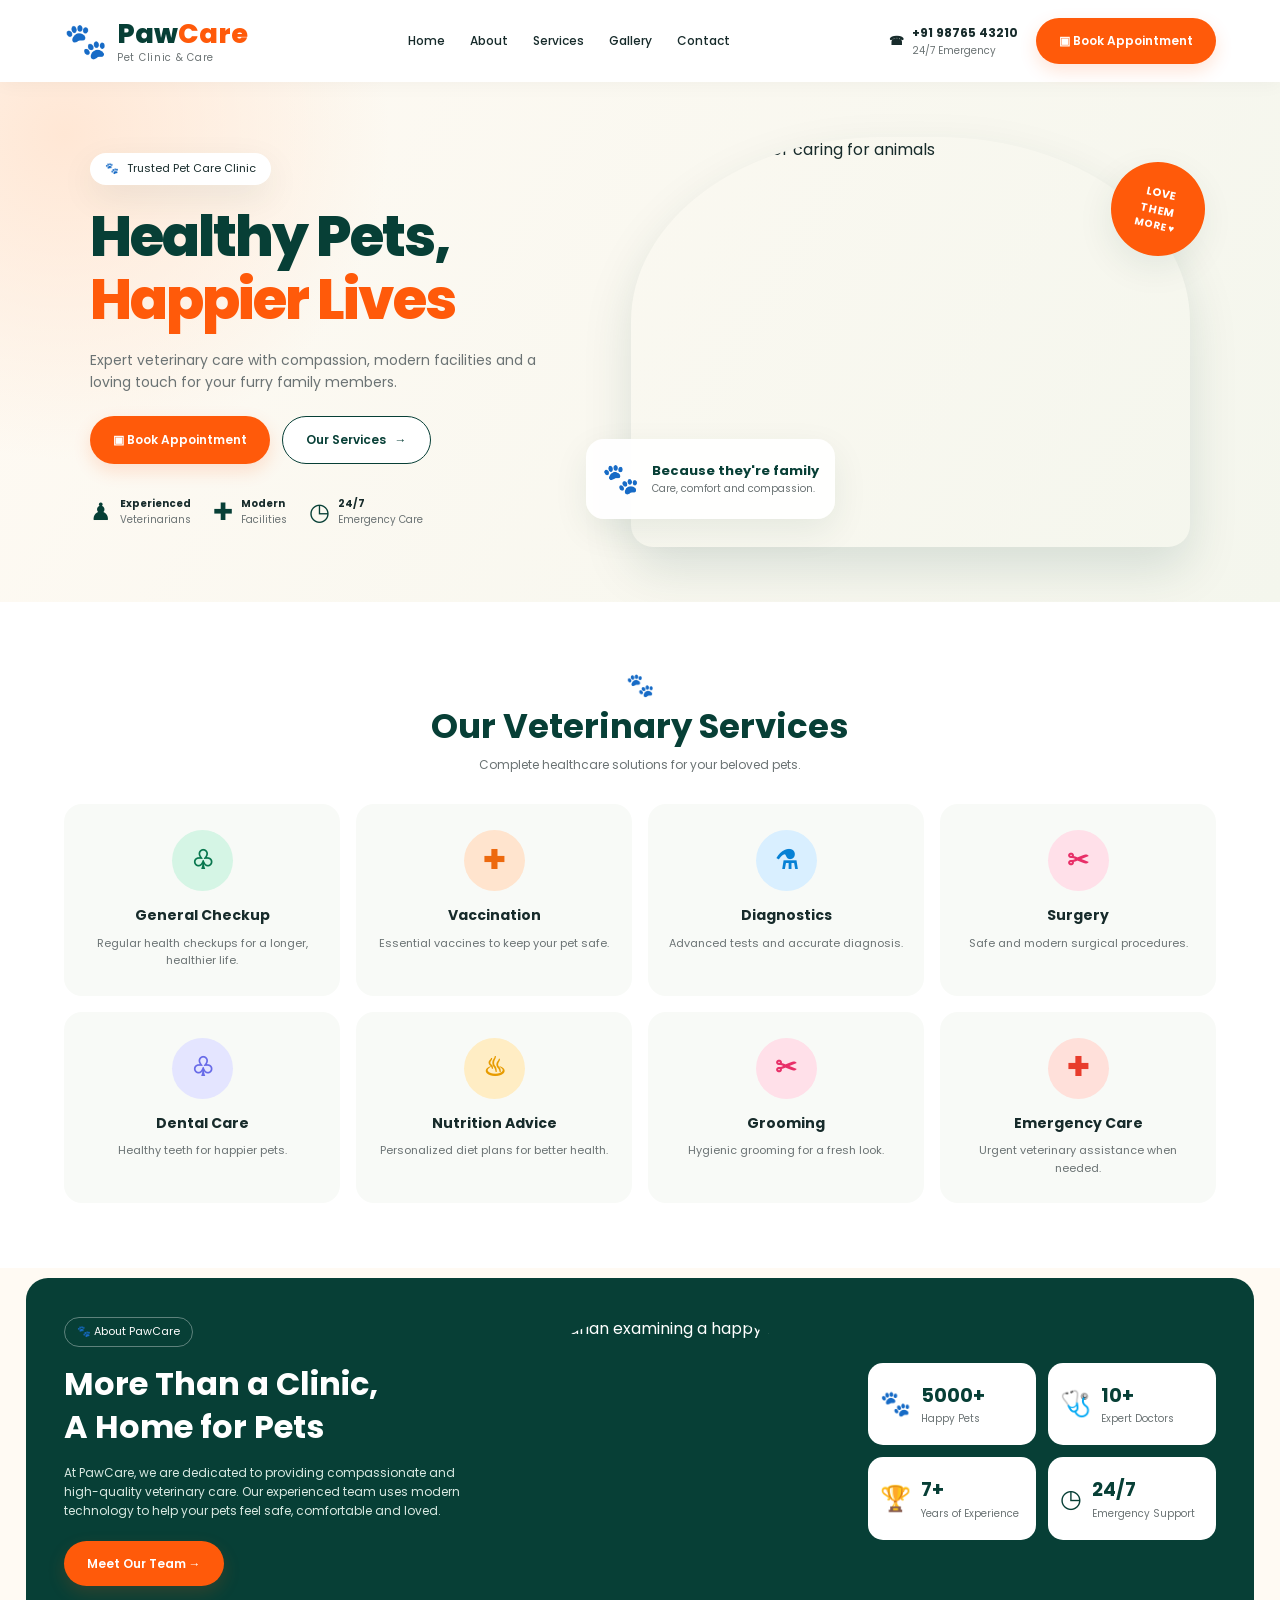
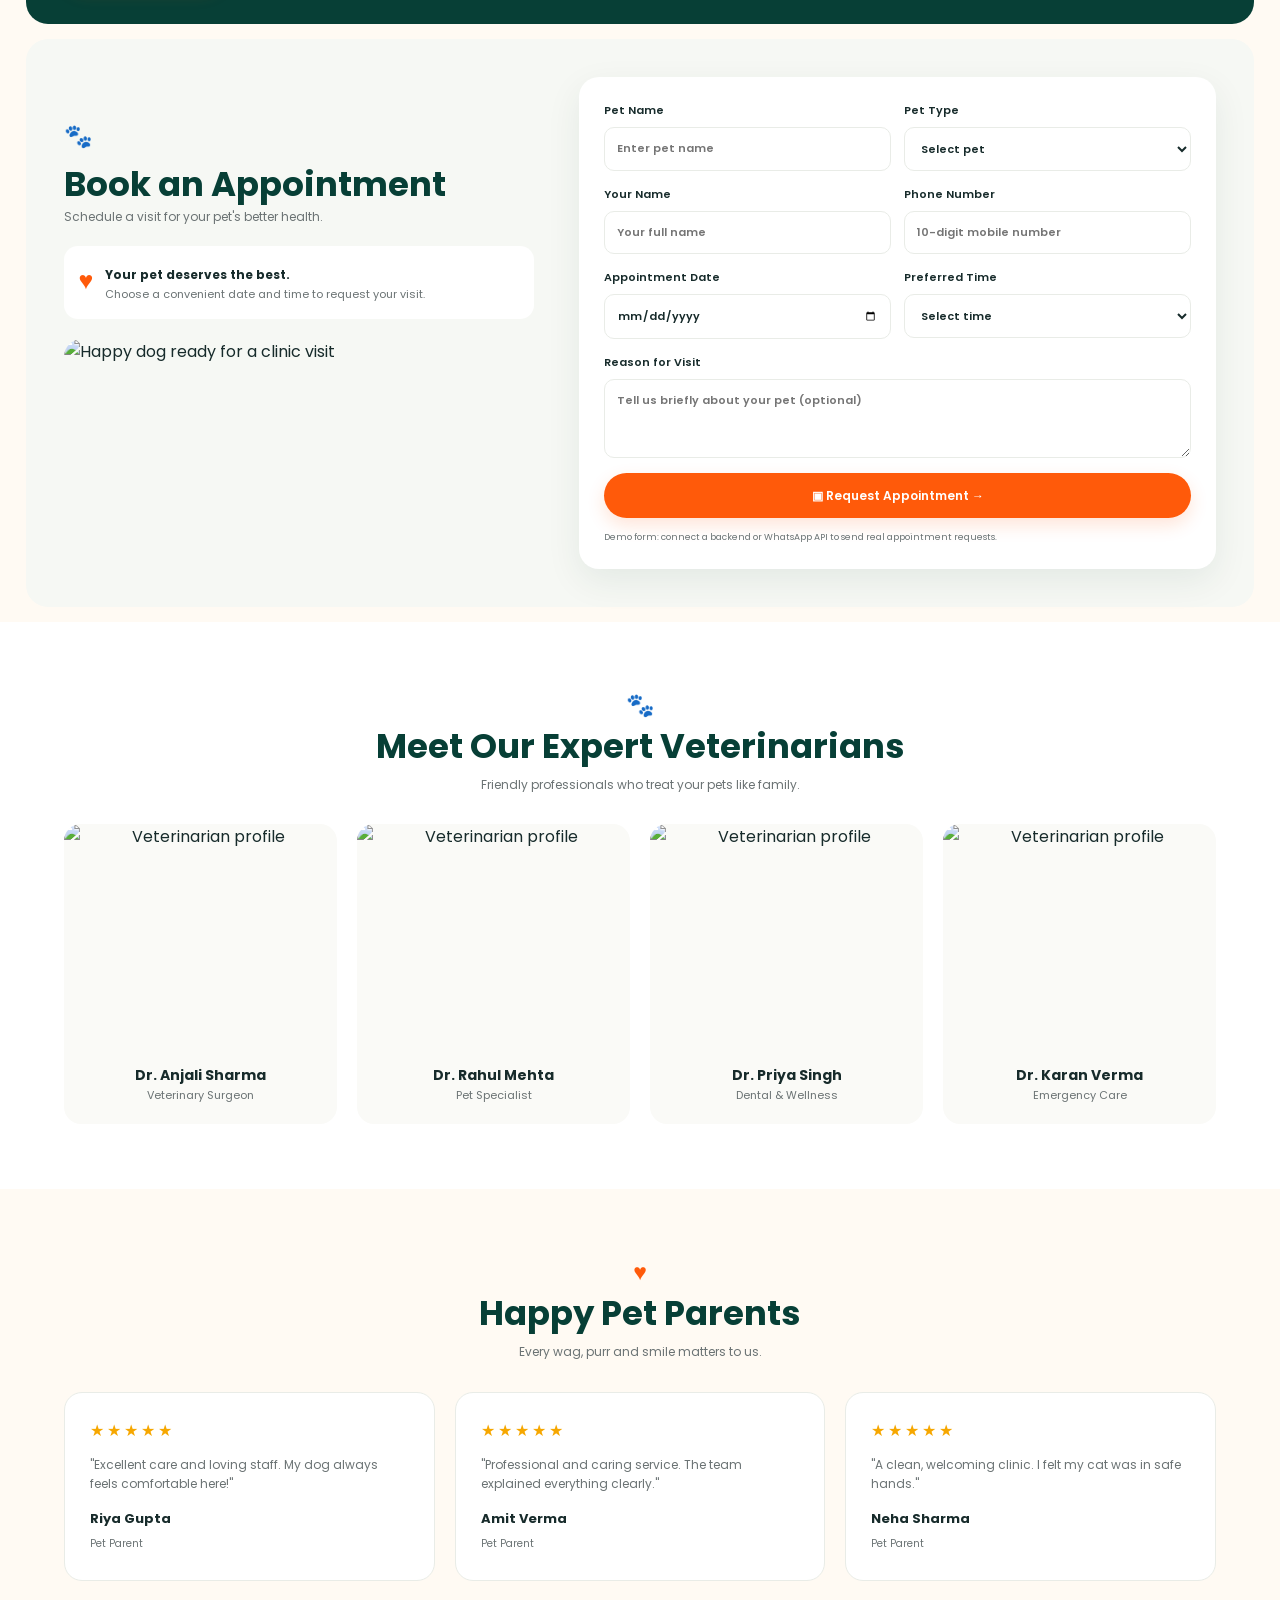
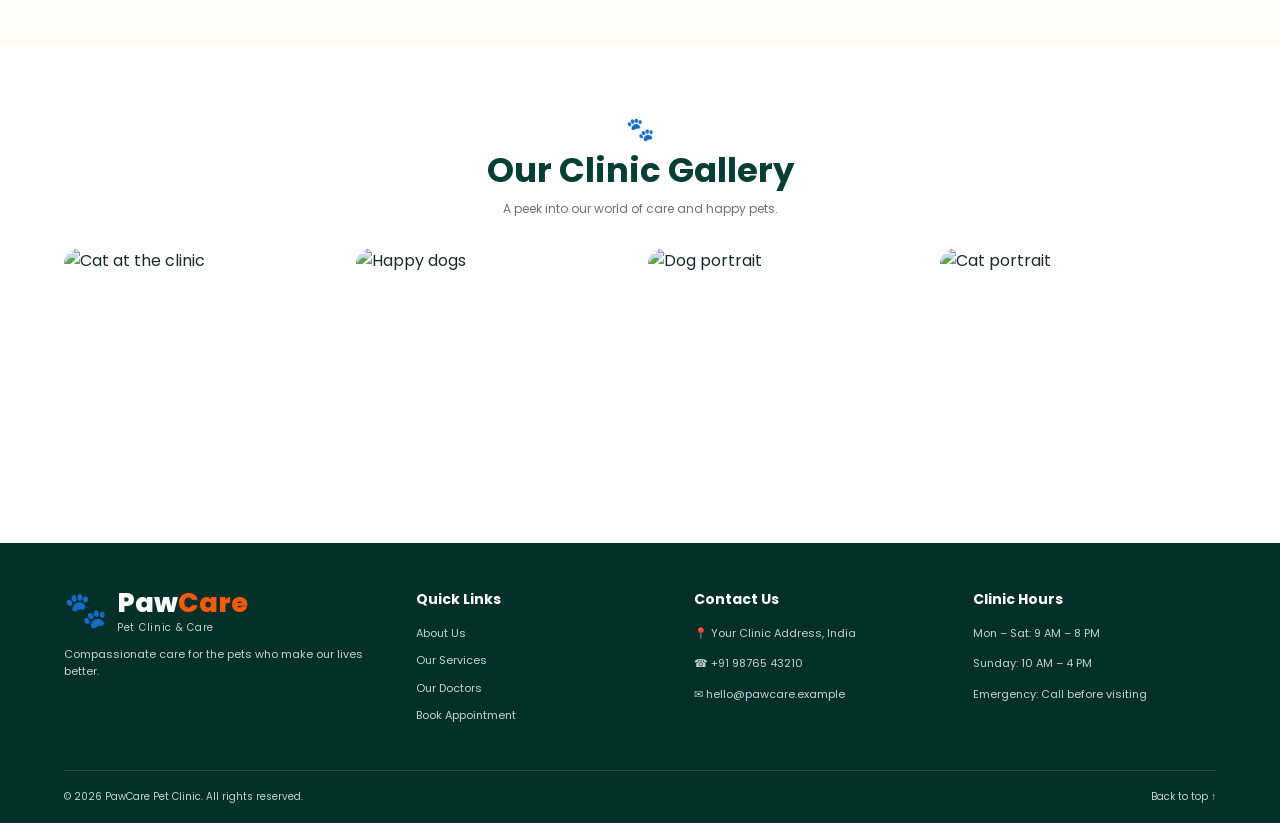
==== index.html @ 57199f96 "Add PawCare Pet Clinic website" ====
<!DOCTYPE html>
<html lang="en">
<head>
  <meta charset="UTF-8" />
  <meta name="viewport" content="width=device-width, initial-scale=1.0" />
  <meta name="theme-color" content="#073f36" />
  <meta name="description" content="PawCare Pet Clinic offers veterinary checkups, vaccinations, diagnostics, surgery, grooming and compassionate pet care." />
  <title>PawCare | Pet Clinic & Care</title>

  <link rel="preconnect" href="https://fonts.googleapis.com" />
  <link rel="preconnect" href="https://fonts.gstatic.com" crossorigin />
  <link href="https://fonts.googleapis.com/css2?family=Poppins:wght@400;500;600;700;800&display=swap" rel="stylesheet" />
  <link rel="stylesheet" href="style.css" />
</head>
<body>

  <header class="header">
    <a href="#home" class="logo">
      <span class="logo-icon">🐾</span>
      <span>Paw<span>Care</span><small>Pet Clinic & Care</small></span>
    </a>

    <button class="menu-toggle" id="menuToggle" aria-label="Toggle navigation" aria-expanded="false">☰</button>

    <nav class="nav" id="nav">
      <a href="#home">Home</a>
      <a href="about.html">About</a>
      <a href="service.html">Services</a>
      <a href="gallary.html">Gallery</a>
      <a href="contact.html">Contact</a>
    </nav>

    <div class="header-actions">
      <a class="emergency" href="tel:+919876543210">☎ <span>+91 98765 43210<small>24/7 Emergency</small></span></a>
      <a href="appointment.html" class="btn btn-primary">▣ Book Appointment</a>
    </div>
  </header>

  <main>
    <section class="hero" id="home">
      <div class="hero-content">
        <span class="eyebrow"><span>🐾</span> Trusted Pet Care Clinic</span>
        <h1>Healthy Pets,<br><span>Happier Lives</span></h1>
        <p>Expert veterinary care with compassion, modern facilities and a loving touch for your furry family members.</p>

        <div class="hero-buttons">
          <a href="appointment.html" class="btn btn-primary">▣ Book Appointment</a>
          <a href="service.html" class="btn btn-outline">Our Services <span>→</span></a>
        </div>

        <div class="hero-features">
          <div><span>♟</span><p><b>Experienced</b><small>Veterinarians</small></p></div>
          <div><span>✚</span><p><b>Modern</b><small>Facilities</small></p></div>
          <div><span>◷</span><p><b>24/7</b><small>Emergency Care</small></p></div>
        </div>
      </div>

      <div class="hero-image">
        <img src="https://images.unsplash.com/photo-1559839734-2b71ea197ec2?auto=format&fit=crop&w=1000&q=85" alt="Veterinary doctor caring for animals" />
        <div class="floating-card">
          <span class="float-paw">🐾</span>
          <div><h3>Because they're family</h3><p>Care, comfort and compassion.</p></div>
        </div>
        <div class="hero-sticker">LOVE<br/>THEM<br/><span>MORE ♥</span></div>
      </div>
    </section>

    <section class="services section" id="services">
      <div class="section-heading">
        <span class="section-icon">🐾</span>
        <h2>Our Veterinary Services</h2>
        <p>Complete healthcare solutions for your beloved pets.</p>
      </div>

      <div class="service-grid">
        <article class="service-card"><span class="service-icon green">♧</span><h3>General Checkup</h3><p>Regular health checkups for a longer, healthier life.</p></article>
        <article class="service-card"><span class="service-icon orange">✚</span><h3>Vaccination</h3><p>Essential vaccines to keep your pet safe.</p></article>
        <article class="service-card"><span class="service-icon blue">⚗</span><h3>Diagnostics</h3><p>Advanced tests and accurate diagnosis.</p></article>
        <article class="service-card"><span class="service-icon pink">✂</span><h3>Surgery</h3><p>Safe and modern surgical procedures.</p></article>
        <article class="service-card"><span class="service-icon purple">♧</span><h3>Dental Care</h3><p>Healthy teeth for happier pets.</p></article>
        <article class="service-card"><span class="service-icon yellow">♨</span><h3>Nutrition Advice</h3><p>Personalized diet plans for better health.</p></article>
        <article class="service-card"><span class="service-icon pink">✂</span><h3>Grooming</h3><p>Hygienic grooming for a fresh look.</p></article>
        <article class="service-card"><span class="service-icon red">✚</span><h3>Emergency Care</h3><p>Urgent veterinary assistance when needed.</p></article>
      </div>
    </section>

    <section class="about section" id="about">
      <div class="about-content">
        <span class="about-label">🐾 About PawCare</span>
        <h2>More Than a Clinic,<br>A Home for Pets</h2>
        <p>At PawCare, we are dedicated to providing compassionate and high-quality veterinary care. Our experienced team uses modern technology to help your pets feel safe, comfortable and loved.</p>
        <a href="#doctors" class="btn btn-primary">Meet Our Team →</a>
      </div>

      <div class="about-image">
        <img src="https://images.unsplash.com/photo-1576201836106-db1758fd1c97?auto=format&fit=crop&w=800&q=85" alt="Veterinarian examining a happy dog" loading="lazy" />
      </div>

      <div class="stats-grid">
        <div class="stat-card"><span>🐾</span><div><h3>5000+</h3><p>Happy Pets</p></div></div>
        <div class="stat-card"><span>🩺</span><div><h3>10+</h3><p>Expert Doctors</p></div></div>
        <div class="stat-card"><span>🏆</span><div><h3>7+</h3><p>Years of Experience</p></div></div>
        <div class="stat-card"><span>◷</span><div><h3>24/7</h3><p>Emergency Support</p></div></div>
      </div>
    </section>

    <section class="appointment section" id="appointment">
      <div class="appointment-info">
        <span class="section-icon">🐾</span>
        <h2>Book an Appointment</h2>
        <p>Schedule a visit for your pet's better health.</p>
        <div class="appointment-note">
          <span>♥</span>
          <div><b>Your pet deserves the best.</b><p>Choose a convenient date and time to request your visit.</p></div>
        </div>
        <img src="https://images.unsplash.com/photo-1516734212186-a967f81ad0d7?auto=format&fit=crop&w=800&q=85" alt="Happy dog ready for a clinic visit" loading="lazy" />
      </div>

      <form id="appointmentForm" class="appointment-form">
        <div class="form-row">
          <label>Pet Name<input name="petName" type="text" placeholder="Enter pet name" required /></label>
          <label>Pet Type<select name="petType" required><option value="">Select pet</option><option>Dog</option><option>Cat</option><option>Rabbit</option><option>Bird</option><option>Other</option></select></label>
        </div>
        <div class="form-row">
          <label>Your Name<input name="ownerName" type="text" placeholder="Your full name" required /></label>
          <label>Phone Number<input name="phone" type="tel" placeholder="10-digit mobile number" pattern="[6-9][0-9]{9}" maxlength="10" required /></label>
        </div>
        <div class="form-row">
          <label>Appointment Date<input name="date" id="appointmentDate" type="date" required /></label>
          <label>Preferred Time<select name="time" required><option value="">Select time</option><option>10:00 AM</option><option>11:00 AM</option><option>12:00 PM</option><option>02:00 PM</option><option>03:00 PM</option><option>04:00 PM</option><option>05:00 PM</option><option>06:00 PM</option></select></label>
        </div>
        <label>Reason for Visit<textarea name="reason" rows="3" placeholder="Tell us briefly about your pet (optional)"></textarea></label>
        <button class="btn btn-primary submit-btn" type="submit">▣ Request Appointment →</button>
        <p class="form-message" id="formMessage" role="status"></p>
        <small class="form-disclaimer">Demo form: connect a backend or WhatsApp API to send real appointment requests.</small>
      </form>
    </section>

    <section class="doctors section" id="doctors">
      <div class="section-heading">
        <span class="section-icon">🐾</span>
        <h2>Meet Our Expert Veterinarians</h2>
        <p>Friendly professionals who treat your pets like family.</p>
      </div>
      <div class="doctor-grid">
        <article class="doctor-card"><img src="https://images.unsplash.com/photo-1559839734-2b71ea197ec2?auto=format&fit=crop&w=500&q=80" alt="Veterinarian profile" loading="lazy"/><h3>Dr. Anjali Sharma</h3><p>Veterinary Surgeon</p></article>
        <article class="doctor-card"><img src="https://images.unsplash.com/photo-1612349317150-e413f6a5b16d?auto=format&fit=crop&w=500&q=80" alt="Veterinarian profile" loading="lazy"/><h3>Dr. Rahul Mehta</h3><p>Pet Specialist</p></article>
        <article class="doctor-card"><img src="https://images.unsplash.com/photo-1594824476967-48c8b964273f?auto=format&fit=crop&w=500&q=80" alt="Veterinarian profile" loading="lazy"/><h3>Dr. Priya Singh</h3><p>Dental & Wellness</p></article>
        <article class="doctor-card"><img src="https://images.unsplash.com/photo-1622253692010-333f2da6031d?auto=format&fit=crop&w=500&q=80" alt="Veterinarian profile" loading="lazy"/><h3>Dr. Karan Verma</h3><p>Emergency Care</p></article>
      </div>
    </section>

    <section class="reviews section">
      <div class="section-heading">
        <span class="section-icon">♥</span>
        <h2>Happy Pet Parents</h2>
        <p>Every wag, purr and smile matters to us.</p>
      </div>
      <div class="review-grid">
        <article class="review-card"><div class="stars">★★★★★</div><p>"Excellent care and loving staff. My dog always feels comfortable here!"</p><h4>Riya Gupta</h4><small>Pet Parent</small></article>
        <article class="review-card"><div class="stars">★★★★★</div><p>"Professional and caring service. The team explained everything clearly."</p><h4>Amit Verma</h4><small>Pet Parent</small></article>
        <article class="review-card"><div class="stars">★★★★★</div><p>"A clean, welcoming clinic. I felt my cat was in safe hands."</p><h4>Neha Sharma</h4><small>Pet Parent</small></article>
      </div>
    </section>

    <section class="gallery section" id="gallery">
      <div class="section-heading">
        <span class="section-icon">🐾</span>
        <h2>Our Clinic Gallery</h2>
        <p>A peek into our world of care and happy pets.</p>
      </div>
      <div class="gallery-grid">
        <img src="https://images.unsplash.com/photo-1573865526739-10659fec78a5?auto=format&fit=crop&w=600&q=80" alt="Cat at the clinic" loading="lazy"/>
        <img src="https://images.unsplash.com/photo-1548199973-03cce0bbc87b?auto=format&fit=crop&w=600&q=80" alt="Happy dogs" loading="lazy"/>
        <img src="https://images.unsplash.com/photo-1583337130417-3346a1be7dee?auto=format&fit=crop&w=600&q=80" alt="Dog portrait" loading="lazy"/>
        <img src="https://images.unsplash.com/photo-1514888286974-6c03e2ca1dba?auto=format&fit=crop&w=600&q=80" alt="Cat portrait" loading="lazy"/>
      </div>
    </section>
  </main>

  <footer class="footer" id="contact">
    <div class="footer-main">
      <div><a href="#home" class="logo footer-logo"><span class="logo-icon">🐾</span><span>Paw<span>Care</span><small>Pet Clinic & Care</small></span></a><p>Compassionate care for the pets who make our lives better.</p></div>
      <div><h3>Quick Links</h3><a href="#about">About Us</a><a href="#services">Our Services</a><a href="#doctors">Our Doctors</a><a href="#appointment">Book Appointment</a></div>
      <div><h3>Contact Us</h3><p>📍 Your Clinic Address, India</p><p>☎ <a href="tel:+919876543210">+91 98765 43210</a></p><p>✉ hello@pawcare.example</p></div>
      <div><h3>Clinic Hours</h3><p>Mon – Sat: 9 AM – 8 PM</p><p>Sunday: 10 AM – 4 PM</p><p>Emergency: Call before visiting</p></div>
    </div>
    <div class="footer-bottom"><p>© <span id="year"></span> PawCare Pet Clinic. All rights reserved.</p><a href="#home">Back to top ↑</a></div>
  </footer>

  <script src="script.js"></script>
</body>
</html>
---- style.css ----
:root {
  --green: #073f36;
  --green-light: #0b594b;
  --orange: #ff5a0a;
  --cream: #fffaf3;
  --white: #ffffff;
  --text: #172b2b;
  --muted: #6b7374;
  --border: #e9ece7;
  --shadow: 0 12px 35px rgba(7, 63, 54, 0.08);
}

* {
  margin: 0;
  padding: 0;
  box-sizing: border-box;
}

html {
  scroll-behavior: smooth;
  scroll-padding-top: 90px;
}

body {
  font-family: "Poppins", sans-serif;
  background: var(--cream);
  color: var(--text);
  line-height: 1.6;
  overflow-x: hidden;
}

img {
  display: block;
  width: 100%;
  object-fit: cover;
}

a {
  text-decoration: none;
  color: inherit;
}

button, input, select, textarea {
  font: inherit;
}

button, a {
  -webkit-tap-highlight-color: transparent;
}

.header {
  min-height: 82px;
  padding: 14px 5%;
  display: flex;
  align-items: center;
  justify-content: space-between;
  gap: 25px;
  background: rgba(255, 255, 255, 0.94);
  backdrop-filter: blur(16px);
  position: sticky;
  top: 0;
  z-index: 1000;
  box-shadow: 0 3px 18px rgba(0, 0, 0, 0.035);
}

.logo {
  display: inline-flex;
  align-items: center;
  gap: 9px;
  font-size: 27px;
  font-weight: 800;
  line-height: 1.1;
  color: var(--green);
  flex-shrink: 0;
}

.logo-icon {
  font-size: 35px;
}

.logo > span:last-child > span {
  color: var(--orange);
}

.logo small {
  display: block;
  font-size: 10px;
  color: var(--muted);
  font-weight: 400;
  letter-spacing: 0.7px;
  margin-top: 4px;
}

.nav {
  display: flex;
  align-items: center;
  gap: 25px;
}

.nav a {
  font-size: 12px;
  font-weight: 500;
  transition: color 0.25s;
}

.nav a:hover,
.footer a:hover {
  color: var(--orange);
}

.header-actions {
  display: flex;
  align-items: center;
  gap: 18px;
}

.emergency {
  display: flex;
  align-items: center;
  gap: 8px;
  font-size: 12px;
  font-weight: 700;
}

.emergency small {
  display: block;
  font-weight: 400;
  color: var(--muted);
}

.btn {
  border: 0;
  border-radius: 40px;
  display: inline-flex;
  justify-content: center;
  align-items: center;
  gap: 9px;
  padding: 13px 23px;
  font-size: 12px;
  font-weight: 600;
  cursor: pointer;
  transition: transform 0.25s, box-shadow 0.25s, background 0.25s;
}

.btn:hover {
  transform: translateY(-3px);
}

.btn-primary {
  background: var(--orange);
  color: white;
  box-shadow: 0 7px 18px rgba(255, 90, 10, 0.16);
}

.btn-primary:hover {
  background: #e94b00;
  box-shadow: 0 10px 25px rgba(255, 90, 10, 0.25);
}

.btn-outline {
  border: 1px solid var(--green);
  color: var(--green);
  background: white;
}

.btn-outline:hover {
  background: var(--green);
  color: white;
}

.menu-toggle {
  display: none;
  border: 0;
  background: var(--green);
  color: white;
  width: 42px;
  height: 42px;
  border-radius: 12px;
  font-size: 22px;
  cursor: pointer;
}

/* HERO */

.hero {
  display: grid;
  grid-template-columns: 0.95fr 1.05fr;
  align-items: center;
  min-height: 515px;
  padding: 55px 7%;
  gap: 35px;
  background:
    radial-gradient(circle at 5% 10%, #ffe7d5 0, transparent 25%),
    linear-gradient(120deg, #fffaf3, #f4f6ed);
  position: relative;
  overflow: hidden;
}

.hero-content {
  position: relative;
  z-index: 2;
  animation: slideUp 0.8s ease both;
}

.eyebrow {
  display: inline-flex;
  align-items: center;
  gap: 8px;
  padding: 7px 15px;
  background: white;
  border-radius: 30px;
  box-shadow: var(--shadow);
  font-size: 11px;
  margin-bottom: 20px;
}

.hero h1 {
  font-size: clamp(38px, 4.4vw, 65px);
  line-height: 1.12;
  letter-spacing: -2px;
  font-weight: 800;
  color: var(--green);
}

.hero h1 span {
  color: var(--orange);
}

.hero-content > p {
  max-width: 480px;
  margin: 18px 0 23px;
  color: var(--muted);
  font-size: 14px;
}

.hero-buttons {
  display: flex;
  flex-wrap: wrap;
  gap: 12px;
}

.hero-image {
  height: 410px;
  position: relative;
  perspective: 1000px;
}

.hero-image > img {
  height: 100%;
  border-radius: 45% 45% 22px 22px;
  box-shadow: 0 22px 50px rgba(7, 63, 54, 0.13);
  animation: floatImage 5s ease-in-out infinite;
}

.floating-card {
  position: absolute;
  left: -45px;
  bottom: 28px;
  max-width: 270px;
  display: flex;
  align-items: center;
  gap: 13px;
  padding: 16px;
  border-radius: 18px;
  background: rgba(255, 255, 255, 0.95);
  box-shadow: var(--shadow);
  animation: floatCard 4s ease-in-out infinite;
}

.float-paw {
  font-size: 30px;
}

.floating-card h3 {
  font-size: 13px;
  color: var(--green);
}

.floating-card p {
  color: var(--muted);
  font-size: 10px;
}

.hero-sticker {
  position: absolute;
  top: 25px;
  right: -15px;
  background: var(--orange);
  color: white;
  border-radius: 50%;
  width: 94px;
  height: 94px;
  display: grid;
  place-content: center;
  text-align: center;
  font-size: 11px;
  font-weight: 700;
  line-height: 1.5;
  transform: rotate(12deg);
  box-shadow: var(--shadow);
}

.hero-sticker span {
  font-size: 10px;
}

.hero-features {
  display: flex;
  flex-wrap: wrap;
  gap: 22px;
  margin-top: 29px;
}

.hero-features > div {
  display: flex;
  align-items: center;
  gap: 8px;
}

.hero-features > div > span {
  font-size: 24px;
  color: var(--green);
}

.hero-features b,
.hero-features small {
  display: block;
  font-size: 10px;
}

.hero-features small {
  color: var(--muted);
}

/* GENERAL SECTIONS */

.section {
  padding: 65px 5%;
}

.section-heading {
  text-align: center;
  margin-bottom: 30px;
}

.section-icon {
  font-size: 23px;
  color: var(--orange);
}

.section-heading h2,
.appointment-info h2 {
  font-size: clamp(24px, 3vw, 34px);
  color: var(--green);
  line-height: 1.3;
}

.section-heading p {
  color: var(--muted);
  font-size: 12px;
  margin-top: 7px;
}

/* SERVICES */

.services {
  background: white;
}

.service-grid {
  display: grid;
  grid-template-columns: repeat(4, minmax(0, 1fr));
  gap: 16px;
}

.service-card {
  padding: 25px 15px;
  text-align: center;
  background: #f8faf7;
  border: 1px solid transparent;
  border-radius: 18px;
  transition: transform 0.3s, box-shadow 0.3s, border 0.3s;
}

.service-card:hover {
  transform: translateY(-8px);
  border-color: #dce9df;
  box-shadow: var(--shadow);
}

.service-icon {
  width: 61px;
  height: 61px;
  display: grid;
  place-items: center;
  border-radius: 50%;
  margin: 0 auto 13px;
  font-size: 26px;
  font-weight: 700;
}

.green { background: #d5f5e5; color: #08774e; }
.orange { background: #ffe4ce; color: #ed690e; }
.blue { background: #d9efff; color: #0781d5; }
.pink { background: #ffe0e9; color: #e82f68; }
.purple { background: #e4e5ff; color: #686be8; }
.yellow { background: #ffedc4; color: #e79b00; }
.red { background: #ffe0da; color: #e83c2c; }

.service-card h3 {
  font-size: 14px;
  margin-bottom: 8px;
}

.service-card p {
  color: var(--muted);
  font-size: 11px;
}

/* ABOUT */

.about {
  display: grid;
  grid-template-columns: 1.05fr 0.9fr 0.9fr;
  gap: 24px;
  align-items: center;
  background: var(--green);
  color: white;
  border-radius: 22px;
  margin: 10px 2%;
  padding: 38px;
}

.about-label {
  display: inline-block;
  border: 1px solid rgba(255,255,255,0.35);
  padding: 5px 12px;
  border-radius: 30px;
  font-size: 11px;
  margin-bottom: 15px;
}

.about-content h2 {
  font-size: clamp(24px, 2.5vw, 34px);
  line-height: 1.35;
}

.about-content > p {
  font-size: 12px;
  color: #d8e9e2;
  margin: 15px 0 20px;
}

.about-image {
  height: 270px;
}

.about-image img {
  height: 100%;
  border-radius: 45% 45% 20px 20px;
}

.stats-grid {
  display: grid;
  grid-template-columns: repeat(2, minmax(0, 1fr));
  gap: 12px;
}

.stat-card {
  background: white;
  color: var(--green);
  border-radius: 15px;
  padding: 18px 12px;
  display: flex;
  align-items: center;
  gap: 10px;
}

.stat-card > span {
  font-size: 25px;
}

.stat-card h3 {
  font-size: 19px;
}

.stat-card p {
  color: var(--muted);
  font-size: 10px;
}

/* APPOINTMENT */

.appointment {
  display: grid;
  grid-template-columns: 0.85fr 1.15fr;
  gap: 45px;
  align-items: center;
  background: #f6f8f4;
  margin: 15px 2%;
  border-radius: 22px;
  padding: 38px;
}

.appointment-info h2 {
  margin-top: 8px;
}

.appointment-info > p {
  font-size: 12px;
  color: var(--muted);
}

.appointment-info > img {
  height: 190px;
  margin-top: 20px;
  border-radius: 18px;
}

.appointment-note {
  display: flex;
  gap: 12px;
  margin-top: 20px;
  padding: 15px;
  border-radius: 14px;
  background: white;
}

.appointment-note > span {
  color: var(--orange);
  font-size: 25px;
}

.appointment-note b {
  font-size: 12px;
}

.appointment-note p {
  font-size: 11px;
  color: var(--muted);
}

.appointment-form {
  background: white;
  padding: 25px;
  border-radius: 20px;
  box-shadow: var(--shadow);
}

.form-row {
  display: grid;
  grid-template-columns: 1fr 1fr;
  gap: 13px;
}

.appointment-form label {
  display: block;
  margin-bottom: 15px;
  font-size: 11px;
  font-weight: 600;
}

.appointment-form input,
.appointment-form select,
.appointment-form textarea {
  display: block;
  width: 100%;
  margin-top: 7px;
  padding: 12px;
  border: 1px solid var(--border);
  border-radius: 10px;
  outline: none;
  background: #fff;
  color: var(--text);
  font-size: 11px;
  transition: border 0.2s, box-shadow 0.2s;
}

.appointment-form input:focus,
.appointment-form select:focus,
.appointment-form textarea:focus {
  border-color: var(--green-light);
  box-shadow: 0 0 0 3px rgba(7, 63, 54, 0.08);
}

.appointment-form textarea {
  resize: vertical;
}

.submit-btn {
  width: 100%;
}

.form-message {
  font-size: 12px;
  margin-top: 12px;
  color: var(--green);
}

.form-disclaimer {
  display: block;
  margin-top: 10px;
  color: var(--muted);
  font-size: 9px;
}

/* DOCTORS */

.doctors {
  background: white;
}

.doctor-grid {
  display: grid;
  grid-template-columns: repeat(4, minmax(0, 1fr));
  gap: 20px;
}

.doctor-card {
  overflow: hidden;
  background: #fafaf7;
  border-radius: 17px;
  text-align: center;
  padding-bottom: 20px;
  transition: transform 0.3s, box-shadow 0.3s;
}

.doctor-card:hover {
  transform: translateY(-6px);
  box-shadow: var(--shadow);
}

.doctor-card img {
  height: 225px;
  object-position: center 25%;
}

.doctor-card h3 {
  margin-top: 15px;
  font-size: 14px;
}

.doctor-card p {
  color: var(--muted);
  font-size: 11px;
}

/* REVIEWS */

.review-grid {
  display: grid;
  grid-template-columns: repeat(3, minmax(0, 1fr));
  gap: 20px;
}

.review-card {
  padding: 25px;
  border-radius: 18px;
  border: 1px solid var(--border);
  background: white;
}

.stars {
  color: #f6a700;
  letter-spacing: 3px;
  margin-bottom: 12px;
}

.review-card > p {
  font-size: 12px;
  color: var(--muted);
  margin-bottom: 15px;
}

.review-card h4 {
  font-size: 13px;
}

.review-card small {
  font-size: 10px;
  color: var(--muted);
}

/* GALLERY */

.gallery {
  background: white;
}

.gallery-grid {
  display: grid;
  grid-template-columns: repeat(4, minmax(0, 1fr));
  gap: 16px;
}

.gallery-grid img {
  height: 230px;
  border-radius: 16px;
  transition: transform 0.35s;
}

.gallery-grid img:hover {
  transform: scale(1.035);
}

/* FOOTER */

.footer {
  padding: 45px 5% 0;
  background: #052f29;
  color: white;
}

.footer-main {
  display: grid;
  grid-template-columns: 1.3fr 1fr 1fr 1fr;
  gap: 35px;
  padding-bottom: 35px;
}

.footer-logo {
  color: white;
}

.footer-logo small {
  color: #c1d4ce;
}

.footer-main > div > p {
  color: #c1d4ce;
  font-size: 11px;
  margin-top: 13px;
}

.footer-main h3 {
  font-size: 14px;
  margin-bottom: 14px;
}

.footer-main > div > a:not(.logo) {
  display: block;
  font-size: 11px;
  color: #c1d4ce;
  margin: 10px 0;
}

.footer-bottom {
  display: flex;
  justify-content: space-between;
  align-items: center;
  padding: 18px 0;
  border-top: 1px solid rgba(255,255,255,0.15);
  font-size: 10px;
  color: #c1d4ce;
}

/* ANIMATIONS */

@keyframes slideUp {
  from { opacity: 0; transform: translateY(25px); }
  to { opacity: 1; transform: translateY(0); }
}

@keyframes floatImage {
  0%, 100% { transform: translateY(0); }
  50% { transform: translateY(-7px); }
}

@keyframes floatCard {
  0%, 100% { transform: translateY(0); }
  50% { transform: translateY(-9px); }
}

/* TABLET */

@media (max-width: 1100px) {
  .header { flex-wrap: wrap; }
  .nav { gap: 15px; }
  .header-actions { gap: 10px; }
  .header-actions .btn { padding: 11px 15px; }
  .hero { padding: 45px 5%; }
  .about { grid-template-columns: 1fr 1fr; }
  .stats-grid { grid-column: 1 / -1; }
  .stat-card { justify-content: center; }
}

/* MOBILE */

@media (max-width: 760px) {
  html { scroll-padding-top: 75px; }

  .header {
    min-height: 72px;
    padding: 12px 5%;
    gap: 10px;
  }

  .logo { font-size: 23px; }
  .logo-icon { font-size: 29px; }

  .menu-toggle {
    display: block;
    margin-left: auto;
  }

  .nav {
    display: none;
    flex-direction: column;
    align-items: stretch;
    gap: 0;
    position: absolute;
    top: 100%;
    left: 0;
    right: 0;
    padding: 12px 5% 20px;
    background: white;
    box-shadow: var(--shadow);
  }

  .nav.open { display: flex; }

  .nav a {
    padding: 12px 0;
    border-bottom: 1px solid var(--border);
    font-size: 13px;
  }

  .header-actions {
    width: 100%;
    justify-content: space-between;
    gap: 8px;
  }

  .emergency { font-size: 11px; }
  .header-actions .btn { font-size: 10px; padding: 12px 15px; }

  .hero {
    grid-template-columns: 1fr;
    padding: 45px 6% 35px;
    gap: 35px;
  }

  .hero h1 {
    font-size: clamp(40px, 10vw, 57px);
    letter-spacing: -1.5px;
  }

  .hero-content > p { font-size: 13px; }
  .hero-image { height: 330px; margin: 0 8px; }
  .floating-card { left: -10px; bottom: 15px; }
  .hero-sticker { right: -8px; }

  .hero-features { gap: 16px; }
  .hero-features > div > span { font-size: 20px; }

  .section { padding: 48px 5%; }

  .service-grid { grid-template-columns: repeat(2, minmax(0, 1fr)); gap: 12px; }
  .service-card { padding: 20px 10px; }
  .service-card h3 { font-size: 12px; }
  .service-card p { font-size: 10px; }

  .about {
    grid-template-columns: 1fr;
    margin: 8px 3%;
    padding: 25px;
    gap: 22px;
  }

  .about-image { height: 250px; }
  .stats-grid { grid-column: auto; }
  .stat-card { justify-content: flex-start; padding: 14px 9px; }
  .stat-card h3 { font-size: 17px; }

  .appointment {
    grid-template-columns: 1fr;
    margin: 8px 3%;
    padding: 22px;
    gap: 25px;
  }

  .appointment-info > img { height: 180px; }
  .appointment-form { padding: 18px; }
  .form-row { grid-template-columns: 1fr; gap: 0; }

  .doctor-grid { grid-template-columns: repeat(2, minmax(0, 1fr)); gap: 12px; }
  .doctor-card img { height: 185px; }
  .doctor-card h3 { font-size: 12px; }
  .doctor-card p { font-size: 10px; }

  .review-grid { grid-template-columns: 1fr; gap: 12px; }
  .review-card { padding: 20px; }

  .gallery-grid { grid-template-columns: repeat(2, minmax(0, 1fr)); gap: 12px; }
  .gallery-grid img { height: 170px; }

  .footer { padding: 35px 5% 0; }
  .footer-main { grid-template-columns: repeat(2, minmax(0, 1fr)); gap: 28px 18px; }
  .footer-bottom { gap: 12px; flex-wrap: wrap; }
}

@media (max-width: 380px) {
  .header-actions .btn { padding: 10px; }
  .emergency { font-size: 10px; }
  .hero-buttons .btn { padding: 12px 15px; }
  .stats-grid { gap: 8px; }
  .stat-card > span { font-size: 20px; }
}
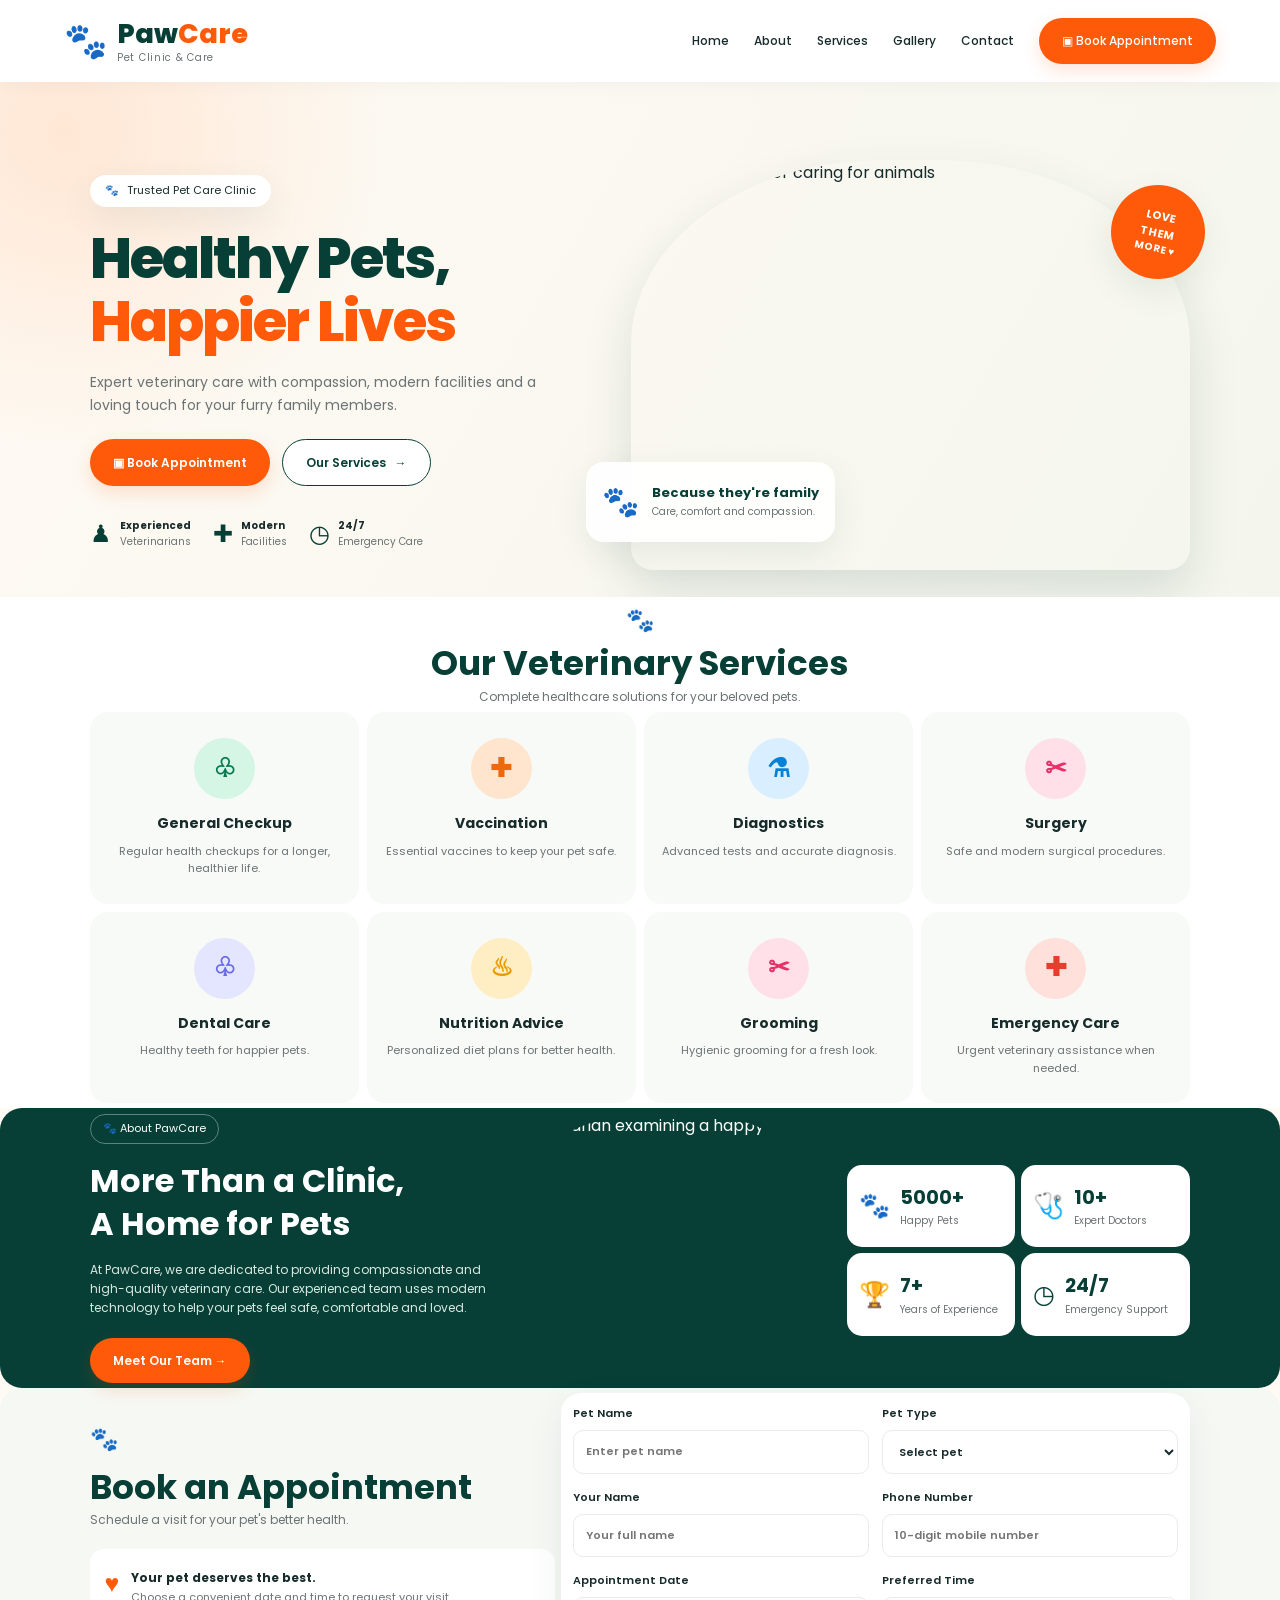
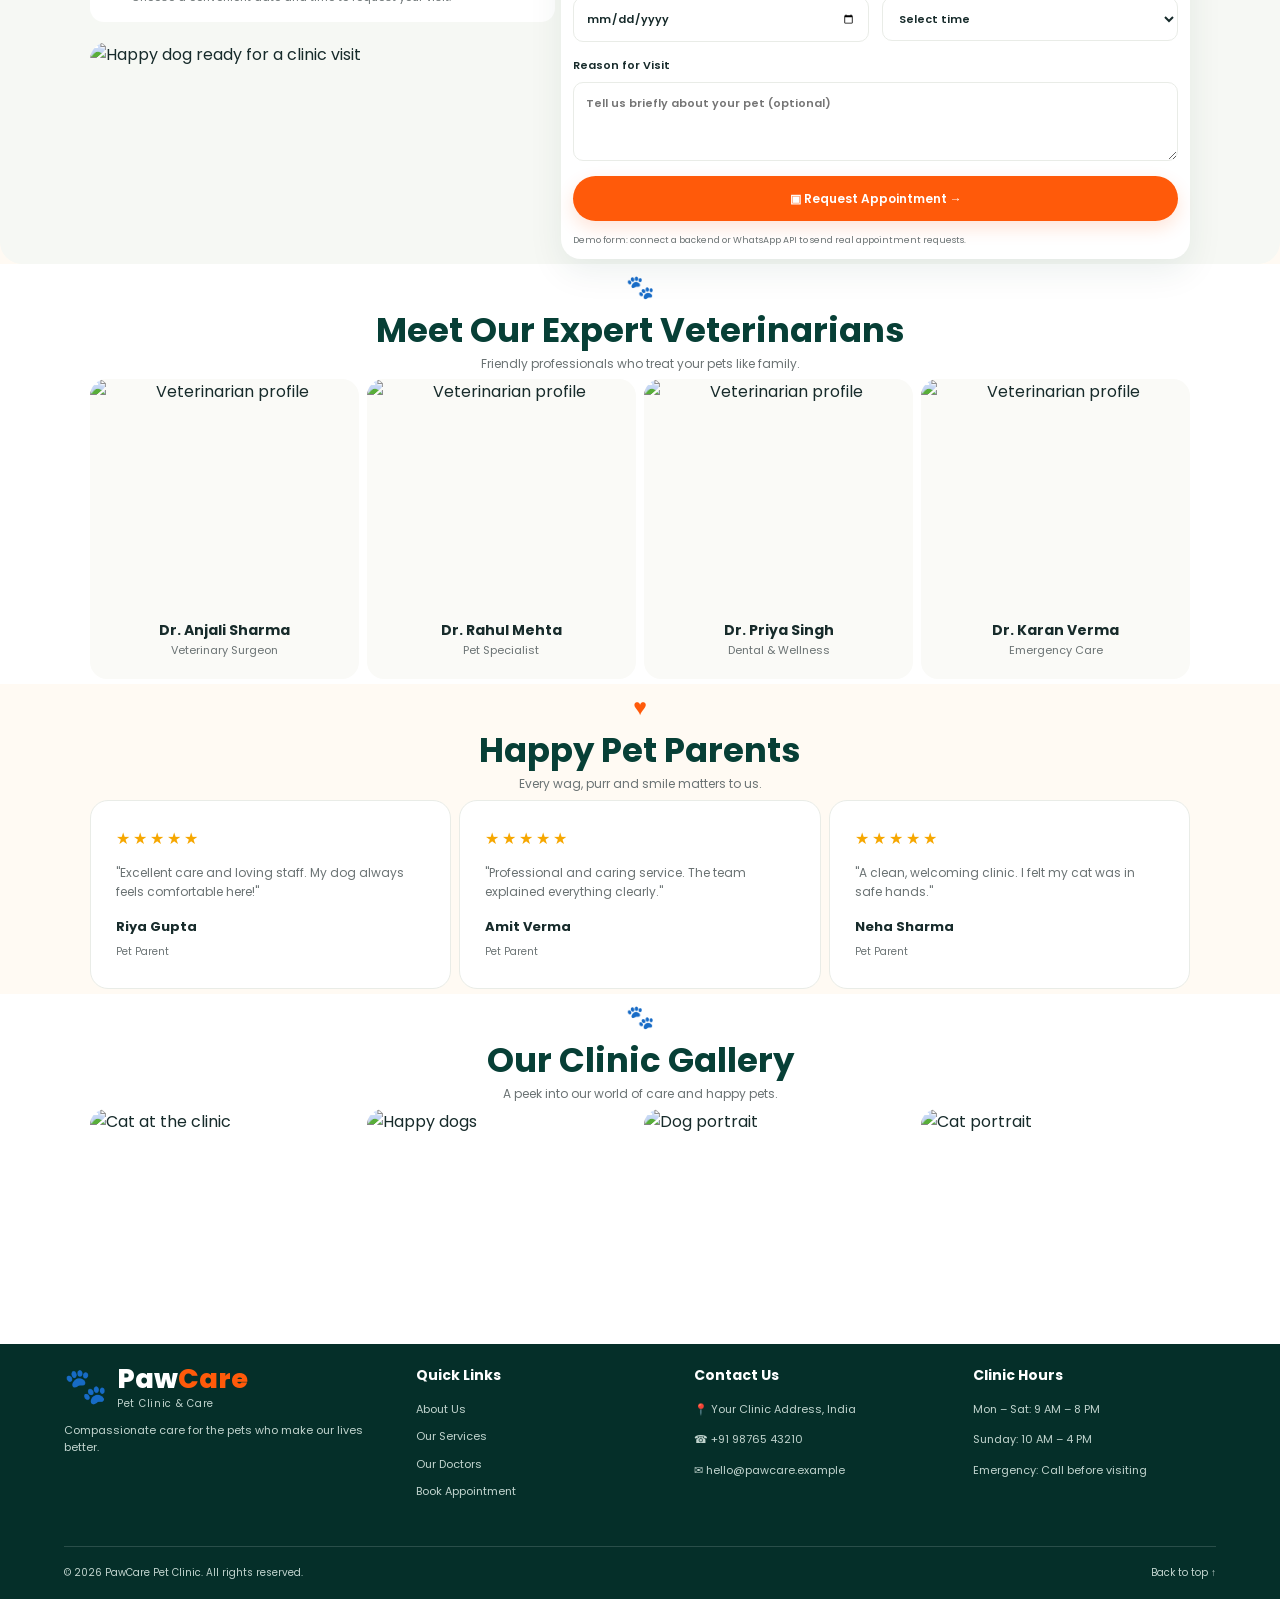
==== commit 82828c4b: "update website" ====
--- a/index.html
+++ b/index.html
@@ -29,12 +29,12 @@
       <a href="service.html">Services</a>
       <a href="gallary.html">Gallery</a>
       <a href="contact.html">Contact</a>
-    </nav>
+    
 
     <div class="header-actions">
-      <a class="emergency" href="tel:+919876543210">☎ <span>+91 98765 43210<small>24/7 Emergency</small></span></a>
       <a href="appointment.html" class="btn btn-primary">▣ Book Appointment</a>
     </div>
+    </nav>
   </header>
 
   <main>
@@ -182,7 +182,7 @@
   <footer class="footer" id="contact">
     <div class="footer-main">
       <div><a href="#home" class="logo footer-logo"><span class="logo-icon">🐾</span><span>Paw<span>Care</span><small>Pet Clinic & Care</small></span></a><p>Compassionate care for the pets who make our lives better.</p></div>
-      <div><h3>Quick Links</h3><a href="#about">About Us</a><a href="#services">Our Services</a><a href="#doctors">Our Doctors</a><a href="#appointment">Book Appointment</a></div>
+      <div><h3>Quick Links</h3><a href="about.html">About Us</a><a href="service.html">Our Services</a><a href="#doctors">Our Doctors</a><a href="appointment.html">Book Appointment</a></div>
       <div><h3>Contact Us</h3><p>📍 Your Clinic Address, India</p><p>☎ <a href="tel:+919876543210">+91 98765 43210</a></p><p>✉ hello@pawcare.example</p></div>
       <div><h3>Clinic Hours</h3><p>Mon – Sat: 9 AM – 8 PM</p><p>Sunday: 10 AM – 4 PM</p><p>Emergency: Call before visiting</p></div>
     </div>
--- a/style.css
+++ b/style.css
@@ -907,3 +907,62 @@
   .stats-grid { gap: 8px; }
   .stat-card > span { font-size: 20px; }
 }
+/* MINIMUM SECTION SPACING */
+
+main > section.section {
+  padding: 5px 7% !important;
+  margin: 0 !important;
+  min-height: auto !important;
+}
+
+.hero {
+  padding-bottom: 5px !important;
+  margin-bottom: 0 !important;
+}
+
+.section-heading {
+  margin: 0 0 6px !important;
+  padding: 0 !important;
+}
+
+.section-heading h2,
+.section-heading p {
+  margin: 2px 0 !important;
+}
+
+.service-grid,
+.doctor-grid,
+.review-grid,
+.gallery-grid {
+  gap: 8px !important;
+  margin-top: 5px !important;
+}
+
+.about.section,
+.appointment.section {
+  gap: 6px !important;
+}
+
+.stats-grid {
+  margin-top: 4px !important;
+  gap: 6px !important;
+}
+
+.appointment-form {
+  padding: 12px !important;
+}
+
+.footer {
+  margin-top: 0 !important;
+  padding-top: 20px !important;
+}
+
+@media (max-width: 600px) {
+  main > section.section {
+    padding: 5px 4% !important;
+  }
+
+  .section-heading {
+    margin-bottom: 5px !important;
+  }
+}
